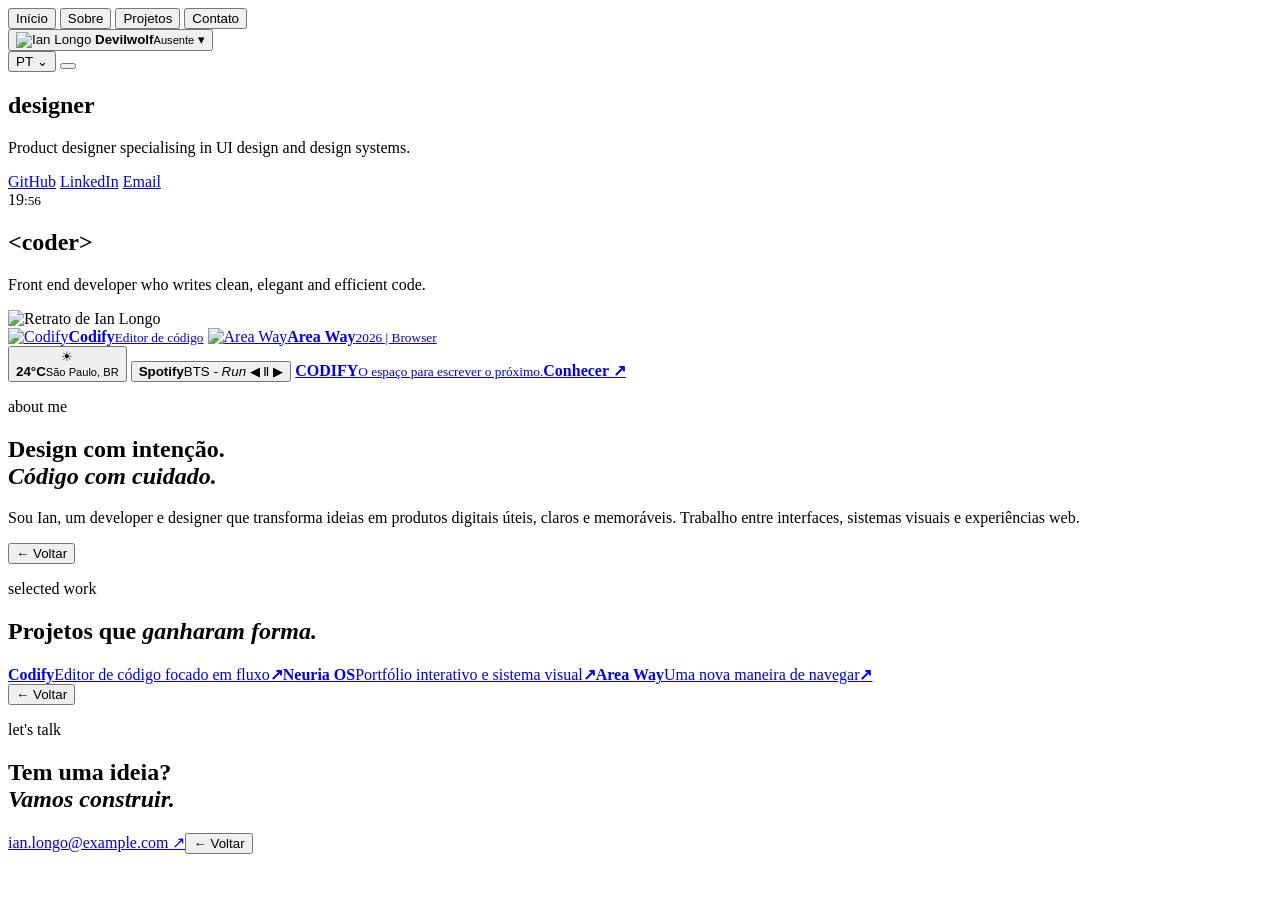
==== index.html @ fb63be01 "Add files via upload" ====
<!DOCTYPE html>
<html lang="pt-BR">
<head>
  <meta charset="UTF-8">
  <meta name="viewport" content="width=device-width, initial-scale=1.0">
  <meta name="description" content="Portfólio pessoal de Ian Silva Mota Longo, developer e designer.">
  <title>Ian Longo | Designer & Coder</title>
  <link rel="icon" href="assets/images/RADAR logo/logo_isolated.png" type="image/png">
  <link rel="stylesheet" href="css/style.css">
</head>
<body>
  <main class="portfolio-shell">
    <header class="site-header">
      <div class="header-spacer" aria-hidden="true"></div>
      <nav class="main-nav" aria-label="Navegação principal">
        <button class="nav-link active" data-view="inicio">Início</button>
        <button class="nav-link" data-view="sobre">Sobre</button>
        <button class="nav-link" data-view="projetos">Projetos</button>
        <button class="nav-link" data-view="contacto">Contato</button>
      </nav>
      <div class="header-tools">
        <div class="profile-widget">
          <button id="profile-status-btn" class="profile-top" type="button" aria-expanded="false" aria-controls="profile-popup">
            <span class="avatar"><img src="assets/images/RADAR logo/logo_isolated.png" alt="Ian Longo"></span>
            <span class="profile-name"><strong>Devilwolf</strong><small id="profile-status">Ausente</small></span>
            <span class="profile-chevron">▾</span>
          </button>
        </div>
        <button id="lang-toggle-btn" class="tool-button" type="button" aria-label="Mudar idioma"><span class="lang-label">PT</span> <span aria-hidden="true">⌄</span></button>
        <button id="audio-toggle-btn" class="sound-button" type="button" aria-label="Alternar som"><span></span><span></span><span></span><span></span></button>
      </div>
      <div id="profile-popup" class="profile-popup" hidden>
        <div class="popup-cover"></div>
        <div class="popup-body">
          <div class="popup-avatar"><img src="assets/images/RADAR logo/logo_isolated.png" alt="Devil Wolf"></div>
          <h2>Devil Wolf</h2>
          <p class="popup-handle">devilwolf.dev <span>☻</span></p>
          <div class="popup-badges"><span>☺</span><span>⌨ CODE</span><span>◆</span><span>✦</span></div>
          <p class="popup-note">O meu editor de código <strong>"Codify"</strong> 😏<br><a href="https://codify-welcome.netlify.app/" target="_blank" rel="noopener noreferrer">https://codify-welcome.netlify.app/</a></p>
          <button class="popup-action" type="button"><span>●</span> Disponível <b>›</b></button>
          <button class="popup-action" type="button"><span>◉</span> Mudar de conta <b>›</b></button>
        </div>
      </div>
    </header>

    <section id="view-inicio" class="view active" aria-label="Apresentação">
      <div class="intro-grid">
        <div class="intro-copy">
          <h1><span>desi</span>gner</h1>
          <p class="bio" id="text-desc">Product designer specialising in UI design and design systems.</p>
          <div class="social-row" aria-label="Redes sociais">
            <a href="https://github.com/ian-longo" target="_blank" rel="noopener noreferrer">GitHub</a>
            <a href="https://linkedin.com/in/ian-longo" target="_blank" rel="noopener noreferrer">LinkedIn</a>
            <a href="mailto:ian.longo@example.com">Email</a>
          </div>
        </div>
        <time class="time-mark" id="live-clock" aria-live="off" aria-label="Hora local"><span>19</span><small>:56</small></time>
        <div class="coder-copy">
          <h2>&lt;<span>coder</span>&gt;</h2>
          <p class="bio">Front end developer who writes clean, elegant and efficient code.</p>
        </div>
      </div>

      <div class="portrait-stage">
        <div class="paint-stroke stroke-one"></div>
        <div class="paint-stroke stroke-two"></div>
        <div class="portrait-image"><img src="assets/images/elements/My self - sem fundo code.png" alt="Retrato de Ian Longo"></div>
      </div>

      <aside class="project-widget">
        <a href="#projetos" data-view="projetos"><img src="assets/images/Codify logo/Codify logo.png" alt="Codify"><span><b>Codify</b><small>Editor de código</small></span></a>
        <a href="#projetos" data-view="projetos"><img src="assets/images/Area Way logo/logo-light.png" alt="Area Way"><span><b>Area Way</b><small>2026 | Browser</small></span></a>
      </aside>
      <aside class="utility-slot" aria-label="Informações úteis">
        <button class="utility-panel utility-panel-weather is-active" type="button" data-utility="weather" aria-label="Tempo atual">
          <span class="sun-icon" aria-hidden="true">☀</span>
          <div class="weather-copy"><strong>24°C</strong><small>São Paulo, BR</small></div>
        </button>
        <button class="utility-panel utility-panel-spotify" type="button" data-utility="spotify" aria-label="Spotify">
          <span class="spotify-mark" aria-hidden="true"><i></i></span>
          <span class="music-copy"><b>Spotify</b><span>BTS <em>- Run</em></span></span>
          <span class="music-controls" aria-hidden="true">◀ Ⅱ ▶</span>
        </button>
        <a class="utility-panel utility-panel-ad" data-utility="advertisement" href="https://codify-welcome.netlify.app/" target="_blank" rel="noopener noreferrer" aria-label="Conhecer o Codify">
          <span><strong>CODIFY</strong><small>O espaço para escrever o próximo.</small></span><b>Conhecer ↗</b>
        </a>
      </aside>
    </section>

    <section id="view-sobre" class="view content-view"><div class="content-panel"><p class="eyebrow">about me</p><h2>Design com intenção.<br><em>Código com cuidado.</em></h2><p>Sou Ian, um developer e designer que transforma ideias em produtos digitais úteis, claros e memoráveis. Trabalho entre interfaces, sistemas visuais e experiências web.</p><button class="back-button" data-view="inicio">← Voltar</button></div></section>
    <section id="view-projetos" class="view content-view"><div class="content-panel"><p class="eyebrow">selected work</p><h2>Projetos que <em>ganharam forma.</em></h2><div class="project-list"><a href="https://codify-welcome.netlify.app/" target="_blank" rel="noopener noreferrer"><b>Codify</b><span>Editor de código focado em fluxo</span><strong>↗</strong></a><a href="#inicio" data-view="inicio"><b>Neuria OS</b><span>Portfólio interativo e sistema visual</span><strong>↗</strong></a><a href="#inicio" data-view="inicio"><b>Area Way</b><span>Uma nova maneira de navegar</span><strong>↗</strong></a></div><button class="back-button" data-view="inicio">← Voltar</button></div></section>
    <section id="view-contacto" class="view content-view"><div class="content-panel"><p class="eyebrow">let's talk</p><h2>Tem uma ideia?<br><em>Vamos construir.</em></h2><a class="contact-link" href="mailto:ian.longo@example.com">ian.longo@example.com ↗</a><button class="back-button" data-view="inicio">← Voltar</button></div></section>
  </main>
  <script src="js/app.js"></script>
</body>
</html>
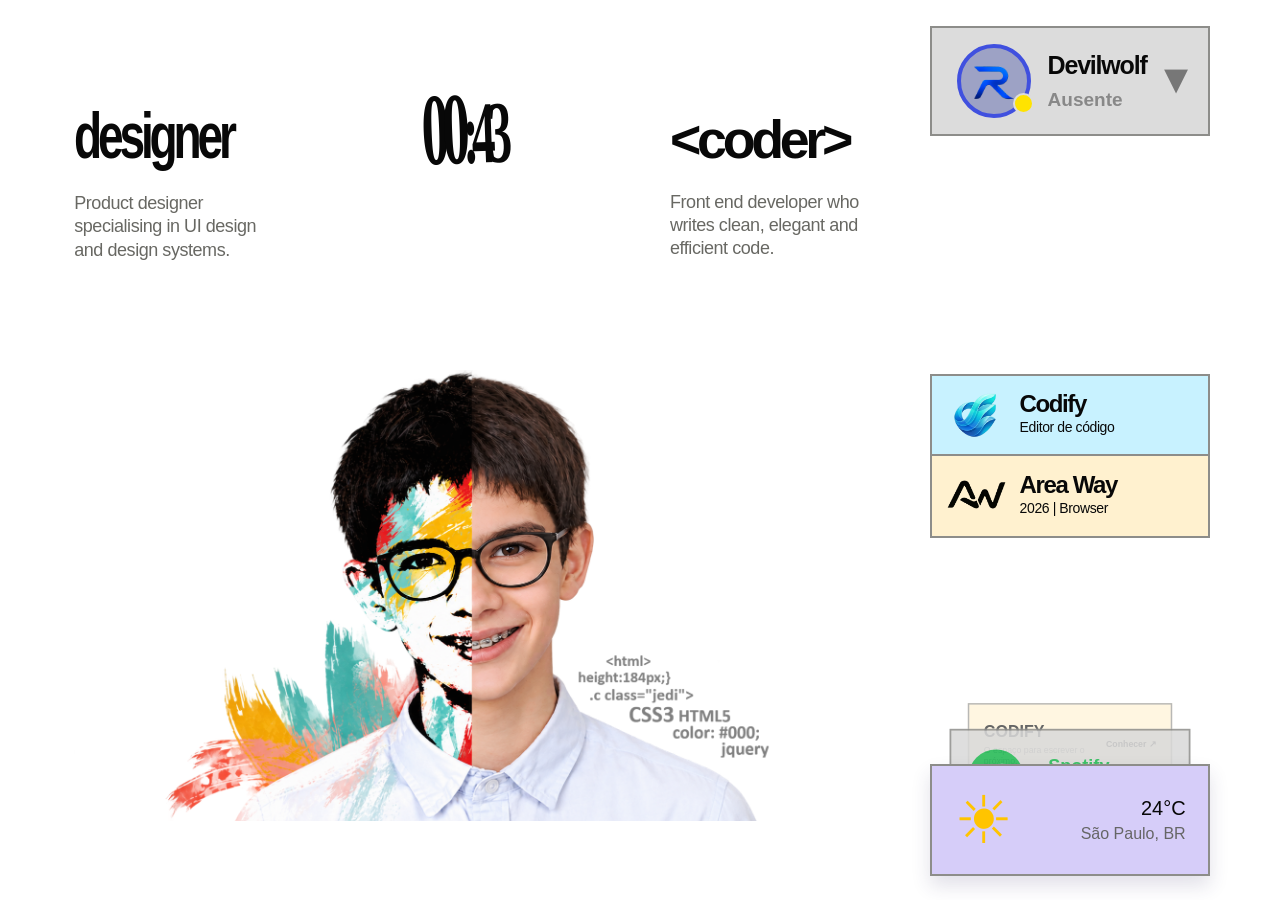
==== commit 45f60828: "Add files via upload" ====
--- a/index.html
+++ b/index.html
@@ -5,8 +5,8 @@
   <meta name="viewport" content="width=device-width, initial-scale=1.0">
   <meta name="description" content="Portfólio pessoal de Ian Silva Mota Longo, developer e designer.">
   <title>Ian Longo | Designer & Coder</title>
-  <link rel="icon" href="assets/images/RADAR logo/logo_isolated.png" type="image/png">
-  <link rel="stylesheet" href="css/style.css">
+  <link rel="icon" href="logo_isolated.png" type="image/png">
+  <link rel="stylesheet" href="style.css">
 </head>
 <body>
   <main class="portfolio-shell">
@@ -21,7 +21,7 @@
       <div class="header-tools">
         <div class="profile-widget">
           <button id="profile-status-btn" class="profile-top" type="button" aria-expanded="false" aria-controls="profile-popup">
-            <span class="avatar"><img src="assets/images/RADAR logo/logo_isolated.png" alt="Ian Longo"></span>
+            <span class="avatar"><img src="logo_isolated.png" alt="Ian Longo"></span>
             <span class="profile-name"><strong>Devilwolf</strong><small id="profile-status">Ausente</small></span>
             <span class="profile-chevron">▾</span>
           </button>
@@ -32,7 +32,7 @@
       <div id="profile-popup" class="profile-popup" hidden>
         <div class="popup-cover"></div>
         <div class="popup-body">
-          <div class="popup-avatar"><img src="assets/images/RADAR logo/logo_isolated.png" alt="Devil Wolf"></div>
+          <div class="popup-avatar"><img src="logo_isolated.png" alt="Devil Wolf"></div>
           <h2>Devil Wolf</h2>
           <p class="popup-handle">devilwolf.dev <span>☻</span></p>
           <div class="popup-badges"><span>☺</span><span>⌨ CODE</span><span>◆</span><span>✦</span></div>
@@ -64,12 +64,12 @@
       <div class="portrait-stage">
         <div class="paint-stroke stroke-one"></div>
         <div class="paint-stroke stroke-two"></div>
-        <div class="portrait-image"><img src="assets/images/elements/My self - sem fundo code.png" alt="Retrato de Ian Longo"></div>
+        <div class="portrait-image"><img src="portrait-code.png" alt="Retrato de Ian Longo"></div>
       </div>
 
       <aside class="project-widget">
-        <a href="#projetos" data-view="projetos"><img src="assets/images/Codify logo/Codify logo.png" alt="Codify"><span><b>Codify</b><small>Editor de código</small></span></a>
-        <a href="#projetos" data-view="projetos"><img src="assets/images/Area Way logo/logo-light.png" alt="Area Way"><span><b>Area Way</b><small>2026 | Browser</small></span></a>
+        <a href="#projetos" data-view="projetos"><img src="codify-logo.png" alt="Codify"><span><b>Codify</b><small>Editor de código</small></span></a>
+        <a href="#projetos" data-view="projetos"><img src="area-way-logo.png" alt="Area Way"><span><b>Area Way</b><small>2026 | Browser</small></span></a>
       </aside>
       <aside class="utility-slot" aria-label="Informações úteis">
         <button class="utility-panel utility-panel-weather is-active" type="button" data-utility="weather" aria-label="Tempo atual">
@@ -91,6 +91,6 @@
     <section id="view-projetos" class="view content-view"><div class="content-panel"><p class="eyebrow">selected work</p><h2>Projetos que <em>ganharam forma.</em></h2><div class="project-list"><a href="https://codify-welcome.netlify.app/" target="_blank" rel="noopener noreferrer"><b>Codify</b><span>Editor de código focado em fluxo</span><strong>↗</strong></a><a href="#inicio" data-view="inicio"><b>Neuria OS</b><span>Portfólio interativo e sistema visual</span><strong>↗</strong></a><a href="#inicio" data-view="inicio"><b>Area Way</b><span>Uma nova maneira de navegar</span><strong>↗</strong></a></div><button class="back-button" data-view="inicio">← Voltar</button></div></section>
     <section id="view-contacto" class="view content-view"><div class="content-panel"><p class="eyebrow">let's talk</p><h2>Tem uma ideia?<br><em>Vamos construir.</em></h2><a class="contact-link" href="mailto:ian.longo@example.com">ian.longo@example.com ↗</a><button class="back-button" data-view="inicio">← Voltar</button></div></section>
   </main>
-  <script src="js/app.js"></script>
+  <script src="app.js"></script>
 </body>
 </html>
--- a/style.css
+++ b/style.css
@@ -0,0 +1,103 @@
+@font-face{font-family:Cifra;src:url('CifraHacker-Regular.ttf')}@import url('https://fonts.googleapis.com/css2?family=Archivo+Black&family=DM+Sans:wght@400;500;600;700&display=swap');
+:root{--paper:#fff;--ink:#080808;--muted:#777774;--line:#8d8d8a;--status:#dcdcdc;--butter:#fff1cf;--sky:#c8f2ff;--lavender:#d6cdf9;--green:#1db954}*{box-sizing:border-box;margin:0;padding:0}html,body{min-height:100%;background:var(--paper);color:var(--ink);font-family:'DM Sans',sans-serif}body{overflow-x:hidden}button,a{font:inherit;color:inherit}button{border:0;background:transparent;cursor:pointer}a{text-decoration:none}.portfolio-shell{position:relative;min-height:100vh;overflow:hidden;padding:26px clamp(36px,5.8vw,118px) 0}.site-header{position:static;height:0;z-index:10}.header-spacer,.main-nav,#lang-toggle-btn,#audio-toggle-btn{display:none}.header-tools{position:absolute;right:clamp(36px,3.5vw,72px);top:26px;z-index:15}.header-tools .profile-widget{width:280px;border:2px solid var(--line);background:var(--status)}.profile-top{width:100%;min-height:106px;display:flex;align-items:center;gap:17px;padding:13px 25px;text-align:left}.avatar{width:74px;height:74px;flex:0 0 74px;display:grid;place-items:center;position:relative;border:4px solid #4050df;border-radius:50%;background:#9da2c5}.avatar::after{content:'';position:absolute;width:17px;height:17px;right:-7px;bottom:0;border:2px solid var(--status);border-radius:50%;background:#ffe300}.avatar img{width:45px;height:45px;object-fit:contain}.profile-name{display:grid;gap:9px;flex:1}.profile-name strong{font-size:25px;letter-spacing:-1.2px}.profile-name small{color:#888;font-size:19px;font-weight:700}.profile-chevron{color:#777;font-size:48px;line-height:.5;transform:translateY(-3px)}
+.profile-popup{position:absolute;top:143px;right:clamp(36px,3.5vw,72px);width:340px;overflow:hidden;z-index:30;border:1px solid rgba(255,255,255,.2);border-radius:14px;background:linear-gradient(145deg,#263b78,#18223f 58%,#292f4b);color:#eef2ff;box-shadow:0 20px 45px rgba(20,26,56,.3)}.profile-popup[hidden]{display:none}.popup-cover{height:80px;background:linear-gradient(135deg,#304d9a,#202d5f)}.popup-body{padding:0 18px 16px}.popup-avatar{width:72px;height:72px;margin-top:-35px;display:grid;place-items:center;border:3px solid #6172e9;border-radius:50%;background:#263564}.popup-avatar img{width:52px;height:52px;object-fit:contain}.popup-body h2{margin-top:8px;font-size:22px}.popup-handle{margin-top:2px;color:#b4c2ec;font-size:12px}.popup-handle span{color:#f1a9b5}.popup-badges{display:flex;gap:5px;margin:12px 0 18px}.popup-badges span{padding:4px 7px;border-radius:5px;background:rgba(130,166,255,.24);color:#dbe7ff;font-size:10px}.popup-note{padding:12px 0;border-top:1px solid rgba(255,255,255,.12);border-bottom:1px solid rgba(255,255,255,.12);color:#bac8ed;font-size:12px;line-height:1.6}.popup-note strong{color:#fff}.popup-note a{color:#96c7ff}.popup-action{width:100%;display:flex;gap:10px;align-items:center;padding:13px 4px;border-bottom:1px solid rgba(255,255,255,.1);color:#dbe4ff;text-align:left;font-size:13px}.popup-action span{color:#45c28a}.popup-action b{margin-left:auto;font-size:20px;font-weight:400;color:#99a8d5}
+.view{display:none}.view.active{display:block}.intro-grid{position:relative;z-index:2;display:grid;grid-template-columns:1fr 1fr 1fr;gap:clamp(24px,5vw,100px);padding-top:80px}.intro-copy h1,.coder-copy h2{font-family:'Archivo Black',sans-serif;font-size:clamp(56px,4.05vw,82px);line-height:.96;letter-spacing:-.09em;white-space:nowrap}.intro-copy h1{transform:scaleX(.9);transform-origin:left center}.coder-copy{padding-top:8px}.coder-copy h2{font-size:clamp(48px,3.8vw,76px);letter-spacing:-.08em}.bio{width:225px;margin-top:25px;color:#686863;font-size:18px;line-height:1.28;letter-spacing:-.45px}.social-row{display:none}.time-mark{justify-self:center;margin-top:-14px;font-family:Cifra,Georgia,serif;font-size:clamp(112px,10.8vw,218px);font-weight:400;letter-spacing:-.105em;line-height:.73;white-space:nowrap}.time-mark small{font:inherit;font-size:.9em;letter-spacing:-.13em}
+.portrait-stage{position:relative;z-index:1;width:min(990px,66vw);height:clamp(440px,59.5vh,700px);margin:24px auto 0}.portrait-image{position:absolute;inset:0;display:flex;justify-content:center;align-items:flex-end}.portrait-image img{width:100%;height:100%;object-fit:contain;object-position:center bottom}.portrait-half,.paint-stroke{display:none}.code-note{position:absolute;right:1%;bottom:17%;z-index:3;color:#898986;font-size:20px;font-weight:700;line-height:1.04;text-align:center}.code-note strong{font-size:24px}.project-widget,.weather-widget,.music-widget{position:absolute;z-index:5;border:2px solid var(--line)}.project-widget{top:41.5%;right:clamp(36px,5.5vw,112px);width:330px;background:var(--butter)}.project-widget a{display:flex;align-items:center;gap:13px;height:93px;padding:7px 13px;border-bottom:2px solid var(--line)}.project-widget a:first-child{background:var(--sky)}.project-widget a:last-child{border-bottom:0}.project-widget img{width:84px;height:65px;object-fit:contain}.project-widget span{display:grid;gap:6px}.project-widget b{font-size:29px;line-height:.8;letter-spacing:-1.4px}.project-widget small{font-size:17px;letter-spacing:-.4px}.weather-widget{right:clamp(36px,5vw,102px);bottom:123px;width:282px;height:54px;padding:5px 14px;display:flex;align-items:center;justify-content:space-between;background:var(--lavender)}.sun-icon{font-size:46px;color:#ffc400;line-height:.8}.weather-copy{display:contents}.weather-widget strong{font-size:20px;font-weight:500}.weather-widget small{display:none}.music-widget{right:clamp(36px,3.5vw,72px);bottom:24px;width:360px;min-height:112px;display:flex;align-items:center;gap:16px;padding:16px 20px;background:#d9d9d9}.spotify-mark{position:relative;width:64px;height:64px;flex:0 0 64px;border-radius:50%;background:var(--green)}.spotify-mark::before,.spotify-mark::after,.spotify-mark i{content:'';position:absolute;left:17px;width:31px;height:8px;border-top:4px solid #fff;border-radius:50%;transform:rotate(-10deg)}.spotify-mark::before{top:17px}.spotify-mark i{top:28px;left:20px;width:26px}.spotify-mark::after{top:39px;left:23px;width:21px}.music-copy{display:grid;flex:1;gap:7px}.music-widget b{color:var(--green);font-size:21px;line-height:1}.music-widget span{font-size:21px;font-weight:700}.music-widget em{font-style:normal;color:#888;font-weight:400}.music-controls{display:flex;align-items:center;gap:10px}.music-widget button{color:#aaa;font-size:28px;line-height:1}.music-widget button:hover{color:#333}
+.content-view{min-height:70vh;place-items:center}.content-view.active{display:grid}.content-panel{width:min(700px,100%);padding:110px 20px 80px}.eyebrow{color:#777;font-size:11px;letter-spacing:.12em;text-transform:uppercase;margin-bottom:12px}.content-panel h2{font-family:'Archivo Black',sans-serif;font-size:clamp(44px,7vw,86px);line-height:.93;letter-spacing:-.08em;margin-bottom:28px}.content-panel h2 em{font-style:normal;color:#ef3d4c}.content-panel>p:not(.eyebrow){max-width:500px;color:#666;font-size:16px;line-height:1.7}.back-button{margin-top:38px;font-size:13px;text-decoration:underline;text-underline-offset:5px}.project-list{margin-top:20px;border-top:1px solid var(--line)}.project-list a{display:grid;grid-template-columns:1fr 2fr auto;gap:15px;padding:17px 0;border-bottom:1px solid var(--line);font-size:15px}.project-list span{color:#777;font-size:13px}.contact-link{display:inline-block;margin-top:15px;font-size:18px;text-decoration:underline;text-underline-offset:6px}
+@media(max-width:1100px){.portfolio-shell{padding-inline:38px}.intro-grid{gap:28px}.bio{width:190px;font-size:15px}.project-widget{width:250px;right:30px}.project-widget a{height:74px}.project-widget b{font-size:22px}.project-widget small{font-size:13px}.project-widget img{width:67px;height:54px}.portrait-stage{width:78vw}.weather-widget{right:32px}.music-widget{right:22px;width:320px;min-height:90px}.profile-name strong{font-size:20px}.profile-name small{font-size:15px}.header-tools .profile-widget{width:245px}.profile-top{min-height:90px;padding:9px 16px}.avatar{width:60px;height:60px;flex-basis:60px}.avatar img{width:36px;height:36px}}
+@media(max-width:760px){.portfolio-shell{padding:20px 22px 30px;overflow:visible}.header-tools{top:18px;right:22px}.header-tools .profile-widget{width:50px;border-radius:50%}.profile-top{min-height:50px;padding:3px;border:0}.avatar{width:44px;height:44px;flex-basis:44px;border-width:2px}.avatar img{width:29px;height:29px}.avatar::after{width:11px;height:11px;right:-3px}.profile-name,.profile-chevron{display:none}.profile-popup{top:78px;right:22px;width:min(340px,calc(100vw - 44px))}.intro-grid{grid-template-columns:1fr 1fr;gap:20px;padding-top:40px}.intro-copy{grid-column:1/-1}.intro-copy h1{font-size:60px}.time-mark{grid-column:1;grid-row:2;justify-self:start;font-size:94px;margin-top:5px}.coder-copy{grid-column:2;grid-row:2;align-self:end;padding:0 0 9px}.coder-copy h2{font-size:43px}.bio{margin-top:14px;font-size:14px;width:170px}.portrait-stage{width:100%;height:410px;margin-top:18px}.code-note{right:0;bottom:14%;font-size:13px}.code-note strong{font-size:15px}.project-widget,.weather-widget,.music-widget{position:relative;top:auto;right:auto;bottom:auto;margin-left:auto}.project-widget{width:min(310px,100%);margin-top:-18px}.weather-widget{margin-top:20px;width:230px}.music-widget{margin-top:12px;width:min(340px,100%);min-height:86px}.music-widget b,.music-widget span{font-size:17px}.spotify-mark{width:52px;height:52px;flex-basis:52px}.spotify-mark::before{top:13px;left:12px}.spotify-mark i{top:23px;left:15px}.spotify-mark::after{top:33px;left:18px}}
+@media(max-width:420px){.intro-grid{padding-top:22px}.intro-copy h1{font-size:52px}.time-mark{font-size:74px}.coder-copy h2{font-size:35px}.portrait-stage{height:330px}.project-widget a{height:67px}.project-widget b{font-size:20px}.project-widget small{font-size:12px}}
+
+/* Layered rotating utility system: the weather peeks out from behind the foreground player. */
+.time-mark{font-family:'Segoe Print','Bradley Hand','Comic Sans MS',cursive;font-size:clamp(106px,10.1vw,204px);font-weight:700;letter-spacing:-.13em;transform:rotate(-2deg) scaleX(.91)}.time-mark small{font-size:.86em;letter-spacing:-.15em}
+.project-widget{width:280px}.project-widget a{height:80px;padding:6px 10px;gap:10px}.project-widget img{width:68px;height:54px}.project-widget b{font-size:24px}.project-widget small{font-size:14px}
+/* Compact rotating utility system */
+.utility-slot{position:absolute;right:clamp(36px,3.5vw,72px);bottom:24px;z-index:5;width:415px;height:110px}.weather-underlay{position:absolute;z-index:0;top:-51px;right:30px;width:350px;height:65px;display:flex;align-items:center;justify-content:space-between;padding:6px 16px;border:2px solid var(--line);background:var(--lavender)}.weather-underlay .sun-icon{font-size:54px;color:#ffc400;line-height:.8}.weather-underlay strong{font-size:20px;font-weight:500}.utility-panel{position:absolute;z-index:1;inset:0;display:flex;opacity:0;visibility:hidden;transform:translateY(7px);pointer-events:none;transition:opacity .38s ease,transform .38s ease,visibility 0s linear .38s;border:2px solid var(--line)}.utility-panel.is-active{opacity:1;visibility:visible;transform:translateY(0);pointer-events:auto;transition-delay:0s}.utility-slot .music-widget{right:auto;bottom:auto;width:auto;min-height:0;align-items:center;gap:17px;padding:16px 20px;background:#d9d9d9}.utility-slot .spotify-mark{width:64px;height:64px;flex-basis:64px}.utility-slot .spotify-mark::before,.utility-slot .spotify-mark::after,.utility-slot .spotify-mark i{left:17px;width:31px;height:8px;border-top-width:4px}.utility-slot .spotify-mark::before{top:17px}.utility-slot .spotify-mark i{top:28px;left:20px;width:26px}.utility-slot .spotify-mark::after{top:39px;left:23px;width:21px}.utility-slot .music-copy{gap:6px;min-width:0}.utility-slot .music-widget b{font-size:22px}.utility-slot .music-widget span{font-size:17px;line-height:1.2}.utility-slot .music-widget small{display:block;color:#747474;font-size:13px;white-space:nowrap;overflow:hidden;text-overflow:ellipsis}.music-idle{color:#50504e;font-weight:500!important}.utility-slot .weather-widget{right:auto;bottom:auto;width:auto;height:auto;align-items:center;justify-content:space-between;padding:16px 22px;background:var(--lavender)}.utility-slot .sun-icon{font-size:66px}.utility-slot .weather-copy{display:grid;text-align:right;gap:5px}.utility-slot .weather-widget strong{font-size:28px;font-weight:600}.utility-slot .weather-widget small{display:block;font-size:14px}.ad-widget{align-items:center;justify-content:space-between;gap:18px;padding:16px 20px;background:var(--butter)}.ad-widget p{display:grid;gap:7px}.ad-widget strong{font-family:'Archivo Black',sans-serif;font-size:26px;letter-spacing:-.08em}.ad-widget span{font-size:14px;color:#5e5c55}.ad-widget a{padding-bottom:2px;border-bottom:1px solid var(--ink);font-size:13px;font-weight:700;white-space:nowrap}
+@media(max-width:1100px){.utility-slot{right:22px;width:350px;height:96px}.weather-underlay{top:-44px;right:22px;width:300px;height:56px}.weather-underlay .sun-icon{font-size:46px}.utility-slot .music-widget{padding:13px 16px}.utility-slot .spotify-mark{width:55px;height:55px;flex-basis:55px}.utility-slot .spotify-mark::before{top:14px;left:14px}.utility-slot .spotify-mark i{top:24px;left:17px}.utility-slot .spotify-mark::after{top:34px;left:20px}.utility-slot .music-widget b{font-size:19px}.utility-slot .music-widget span{font-size:15px}}
+@media(max-width:760px){.utility-slot{position:relative;right:auto;bottom:auto;margin:18px 0 0 auto;width:min(340px,100%);height:90px}.weather-underlay{display:none}.utility-slot .music-widget,.utility-slot .weather-widget{position:absolute;margin:0}.project-widget{width:min(310px,100%)}}
+@media(prefers-reduced-motion:reduce){.utility-panel{transition:none}}
+
+/* Each cycling state owns the same foreground frame; never allow abspos shrink-to-fit. */
+.utility-slot .utility-panel{inset:0;width:100%;height:100%}
+
+@media(max-width:420px){.intro-grid{grid-template-columns:1fr;gap:14px}.time-mark,.coder-copy{grid-column:1;grid-row:auto;justify-self:start}.coder-copy{align-self:auto;padding:0}.coder-copy .bio{width:min(220px,100%)}}
+
+/* Three rotating utility cards: weather, Spotify, then advertisement. */
+.utility-slot { width: 280px; height: 112px; right: clamp(36px, 3.5vw, 72px); bottom: 24px; }
+.utility-slot .utility-panel { inset: auto; display: flex; position: absolute; width: 280px; height: 112px; align-items: center; border: 2px solid var(--line); opacity: 0; visibility: hidden; pointer-events: none; transform-origin: bottom right; transition: transform .55s cubic-bezier(.22,.8,.28,1), opacity .55s ease, box-shadow .55s ease, visibility 0s linear .55s; }
+.utility-slot .utility-panel.is-active { z-index: 3; opacity: 1; visibility: visible; pointer-events: auto; transform: translate(0, 0) scale(1); box-shadow: 0 10px 18px rgba(50,40,100,.14); transition-delay: 0s; }
+.utility-slot .utility-panel.is-next { z-index: 2; opacity: .85; visibility: visible; transform: translate(0, -43px) scale(.86); pointer-events: none; transition-delay: 0s; }
+.utility-slot .utility-panel.is-last { z-index: 1; opacity: .62; visibility: visible; transform: translate(0, -76px) scale(.73); pointer-events: none; transition-delay: 0s; }
+.utility-panel-weather { padding: 16px 22px; justify-content: space-between; background: var(--lavender); color: var(--ink); }
+.utility-panel-weather .sun-icon { font-size: 66px; }.utility-panel-weather .weather-copy { display: grid; gap: 5px; text-align: right; }.utility-panel-weather strong { font-size: 20px; font-weight: 500; }.utility-panel-weather small { color: #666; font: 10px var(--font-mono); }
+.utility-panel-spotify { gap: 16px; padding: 16px 20px; background: #d9d9d9; color: var(--ink); }.utility-panel-spotify .spotify-mark { width: 64px; height: 64px; flex: 0 0 64px; }.utility-panel-spotify .music-copy { display: grid; gap: 6px; flex: 1; }.utility-panel-spotify b { color: var(--green); font-size: 21px; }.utility-panel-spotify .music-copy span { font-size: 17px; font-weight: 600; }.utility-panel-spotify em { color: #777; font-style: normal; font-weight: 400; }.music-controls { color: #aaa; font-size: 17px; white-space: nowrap; }
+.utility-panel-ad { justify-content: space-between; gap: 16px; padding: 16px 20px; background: var(--butter); color: var(--ink); }.utility-panel-ad span { display: grid; gap: 6px; }.utility-panel-ad strong { font-size: 22px; }.utility-panel-ad small { color: #686863; font-size: 12px; }.utility-panel-ad > b { font-size: 12px; white-space: nowrap; }
+@media(max-width:1100px) { .utility-slot { width: 250px; height: 96px; }.utility-slot .utility-panel { width: 250px; height: 96px; }.utility-panel-spotify .spotify-mark { width: 54px; height: 54px; flex-basis: 54px; }.utility-panel-weather .sun-icon { font-size: 52px; } }
+@media(max-width:760px) { .utility-slot { position: relative; right: auto; bottom: auto; width: min(340px,100%); height: 96px; margin: 18px 0 0 auto; }.utility-slot .utility-panel { width: 100%; }.utility-slot .utility-panel.is-next { transform: translate(0,-35px) scale(.86); }.utility-slot .utility-panel.is-last { transform: translate(0,-61px) scale(.73); } }
+
+/* Keep status, projects and rotating utilities on one right-hand column. */
+@media(min-width:761px) {
+	.header-tools { right: clamp(36px, 5.5vw, 112px); }
+	.project-widget, .utility-slot { right: clamp(36px, 5.5vw, 112px); }
+}
+
+/* Two-card weather carousel: the front card is larger and the rear card recedes. */
+.utility-slot { width: 290px; height: 92px; right: clamp(36px, 3.5vw, 72px); bottom: 24px; }
+.weather-underlay, .utility-panel { display: none; }
+.weather-card { position: absolute; display: flex; align-items: center; gap: 14px; border: 2px solid var(--line); background: var(--lavender); color: var(--ink); text-align: left; cursor: pointer; transform-origin: bottom right; transition: transform .55s cubic-bezier(.22, .8, .28, 1), opacity .55s ease, box-shadow .55s ease; }
+.weather-card .sun-icon { flex: 0 0 auto; color: #ffc400; line-height: .8; }
+.weather-card strong { font-size: 20px; font-weight: 500; white-space: nowrap; }
+.weather-card .weather-copy { display: grid; gap: 5px; }
+.weather-card small { color: #666; font: 10px var(--font-mono); white-space: nowrap; }
+.weather-card-front { z-index: 2; inset: 0; width: 290px; height: 92px; padding: 15px 20px; opacity: 1; transform: translate(0, 0) scale(1); box-shadow: 0 10px 18px rgba(50, 40, 100, .12); }
+.weather-card-front .sun-icon { font-size: 58px; }
+.weather-card-back { z-index: 1; top: -38px; right: 22px; width: 245px; height: 58px; padding: 7px 15px; opacity: .92; transform: translate(0, 0) scale(.92); box-shadow: none; }
+.weather-card-back .sun-icon { font-size: 38px; }
+.weather-card-back strong { font-size: 16px; }
+.weather-card-back .weather-copy { display: none; }
+
+@media(max-width:1100px) {
+	.utility-slot { right: 22px; width: 250px; height: 80px; }
+	.weather-card-front { width: 250px; height: 80px; padding: 11px 15px; }
+	.weather-card-back { width: 215px; height: 51px; top: -33px; }
+}
+@media(max-width:760px) {
+	.utility-slot { position: relative; right: auto; bottom: auto; width: min(290px, 100%); height: 92px; margin: 18px 0 0 auto; }
+	.weather-card-front { width: 100%; }
+}
+
+/* Final utility alignment override. */
+.utility-slot { width: 280px; height: 112px; right: clamp(36px, 5.5vw, 112px); }
+.utility-slot .utility-panel { display: flex; top: 0; right: 0; left: auto; bottom: auto; width: 280px; height: 112px; transform-origin: center center; }
+.utility-slot .utility-panel.is-active { opacity: 1; visibility: visible; pointer-events: auto; transform: translate(0, 0) scale(1); }
+.utility-slot .utility-panel.is-next { opacity: .85; visibility: visible; transform: translate(0, -43px) scale(.86); pointer-events: none; }
+.utility-slot .utility-panel.is-last { opacity: .62; visibility: visible; transform: translate(0, -76px) scale(.73); pointer-events: none; }
+
+/* Reserve the right rail so the introduction never collides with its widgets. */
+@media(min-width:761px) {
+	.intro-grid { width: calc(100% - 330px); grid-template-columns: minmax(0, 1.15fr) minmax(125px, .8fr) minmax(0, 1fr); gap: clamp(14px, 2vw, 34px); }
+	.intro-copy h1, .coder-copy h2 { max-width: 100%; }
+	.intro-copy h1 { transform: scaleX(.82); }
+	.coder-copy { min-width: 0; }
+	.coder-copy .bio, .intro-copy .bio { width: min(215px, 100%); }
+	.portrait-stage { width: min(850px, calc(100% - 330px)); margin-left: 0; margin-right: auto; }
+}
+
+@media(min-width:761px) and (max-width:1100px) {
+	.intro-grid { grid-template-columns: minmax(205px, 1fr) 112px minmax(170px, .9fr); gap: 26px; }
+	.intro-copy h1 { font-size: 50px; transform: scaleX(.76); }
+	.time-mark { font-size: 78px; transform: rotate(-2deg) scaleX(.78); }
+	.coder-copy { padding-left: 16px; }
+	.coder-copy h2 { font-size: 40px; }
+}
+
+@media(min-width:1101px) {
+	.intro-grid { width: calc(100% - 350px); grid-template-columns: minmax(250px, 1fr) 170px minmax(220px, 1fr); gap: 32px; }
+	.intro-copy h1 { max-width: 250px; font-size: clamp(58px, 5vw, 76px); transform: scaleX(.72); }
+	.time-mark { justify-self: center; max-width: 170px; font-size: clamp(100px, 8vw, 150px); transform: rotate(-2deg) scaleX(.54); }
+	.coder-copy { width: 220px; padding-left: 0; transform: translateX(88px); }
+	.coder-copy h2 { font-size: clamp(48px, 4.2vw, 66px); }
+	.coder-copy .bio { width: 210px; }
+}
+@media(max-width:1100px) { .utility-slot, .utility-slot .utility-panel { width: 250px; } .utility-slot { height: 96px; } .utility-slot .utility-panel { height: 96px; } }
+@media(max-width:760px) { .utility-slot { width: min(280px,100%); height: 96px; right: auto; } .utility-slot .utility-panel { width: 100%; height: 96px; } }
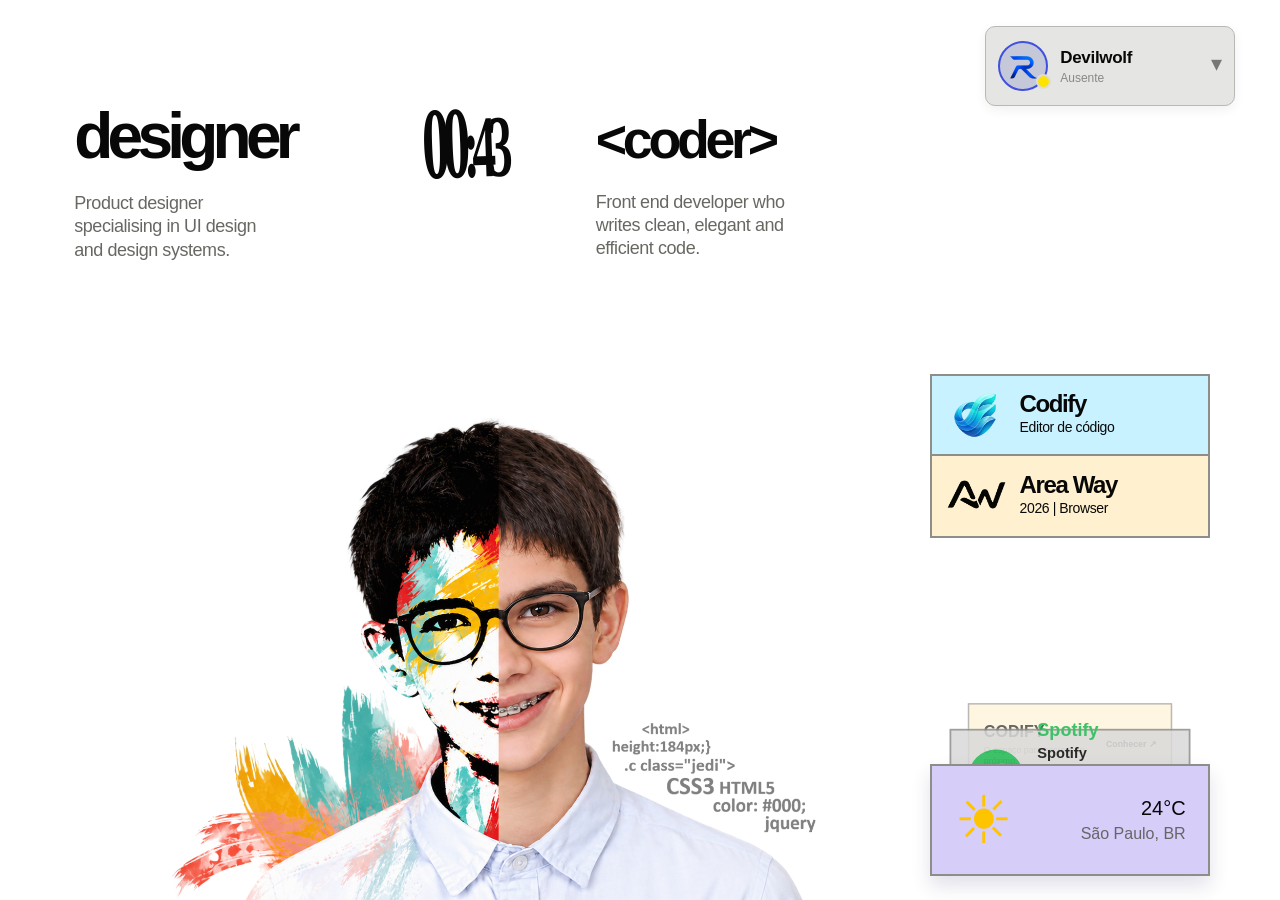
==== commit 32c32b5c: "Add files via upload" ====
--- a/index.html
+++ b/index.html
@@ -76,11 +76,15 @@
           <span class="sun-icon" aria-hidden="true">☀</span>
           <div class="weather-copy"><strong>24°C</strong><small>São Paulo, BR</small></div>
         </button>
-        <button class="utility-panel utility-panel-spotify" type="button" data-utility="spotify" aria-label="Spotify">
+        <section class="utility-panel utility-panel-spotify" data-utility="spotify" aria-label="Spotify">
           <span class="spotify-mark" aria-hidden="true"><i></i></span>
-          <span class="music-copy"><b>Spotify</b><span>BTS <em>- Run</em></span></span>
-          <span class="music-controls" aria-hidden="true">◀ Ⅱ ▶</span>
-        </button>
+          <span class="music-copy"><b>Spotify</b><span id="spotify-track">Spotify desligado</span><button id="spotify-login" class="spotify-login" type="button">Ligar conta</button><small id="spotify-progress">Liga para mostrar o que estás a ouvir</small></span>
+          <span class="music-controls">
+            <button class="music-control" data-track-action="previous" type="button" aria-label="Faixa anterior">◀</button>
+            <button class="music-control music-play" data-track-action="toggle" type="button" aria-label="Pausar">Ⅱ</button>
+            <button class="music-control" data-track-action="next" type="button" aria-label="Próxima faixa">▶</button>
+          </span>
+        </section>
         <a class="utility-panel utility-panel-ad" data-utility="advertisement" href="https://codify-welcome.netlify.app/" target="_blank" rel="noopener noreferrer" aria-label="Conhecer o Codify">
           <span><strong>CODIFY</strong><small>O espaço para escrever o próximo.</small></span><b>Conhecer ↗</b>
         </a>
--- a/style.css
+++ b/style.css
@@ -37,13 +37,15 @@
 
 /* Keep status, projects and rotating utilities on one right-hand column. */
 @media(min-width:761px) {
-	.header-tools { right: clamp(36px, 5.5vw, 112px); }
-	.project-widget, .utility-slot { right: clamp(36px, 5.5vw, 112px); }
-}
-
+	.intro-grid { width: calc(100% - 350px); grid-template-columns: minmax(0, 1fr) 190px minmax(0, 1fr); gap: 32px; }
+	.intro-copy h1 { max-width: 280px; font-size: clamp(58px, 5vw, 76px); transform: none; }
+	.time-mark { justify-self: center; width: 190px; max-width: 190px; margin: 0; font-size: clamp(100px, 8vw, 150px); transform: none; text-align: center; }
+	.coder-copy { width: 220px; padding-left: 0; transform: none; }
 /* Two-card weather carousel: the front card is larger and the rear card recedes. */
 .utility-slot { width: 290px; height: 92px; right: clamp(36px, 3.5vw, 72px); bottom: 24px; }
-.weather-underlay, .utility-panel { display: none; }
+	.portrait-stage { position: absolute; top: 250px; bottom: 0; left: clamp(36px, 5.8vw, 118px); width: calc(100% - 350px - clamp(36px, 5.8vw, 118px)); height: auto; min-height: 0; max-width: none; margin: 0; overflow: visible; }
+	.portrait-image { position: absolute; inset: 0; z-index: 1; overflow: hidden; }
+	.portrait-image img { width: auto; height: 120%; max-width: 100%; object-fit: contain; object-position: center bottom; }
 .weather-card { position: absolute; display: flex; align-items: center; gap: 14px; border: 2px solid var(--line); background: var(--lavender); color: var(--ink); text-align: left; cursor: pointer; transform-origin: bottom right; transition: transform .55s cubic-bezier(.22, .8, .28, 1), opacity .55s ease, box-shadow .55s ease; }
 .weather-card .sun-icon { flex: 0 0 auto; color: #ffc400; line-height: .8; }
 .weather-card strong { font-size: 20px; font-weight: 500; white-space: nowrap; }
@@ -84,20 +86,65 @@
 }
 
 @media(min-width:761px) and (max-width:1100px) {
-	.intro-grid { grid-template-columns: minmax(205px, 1fr) 112px minmax(170px, .9fr); gap: 26px; }
-	.intro-copy h1 { font-size: 50px; transform: scaleX(.76); }
-	.time-mark { font-size: 78px; transform: rotate(-2deg) scaleX(.78); }
-	.coder-copy { padding-left: 16px; }
-	.coder-copy h2 { font-size: 40px; }
+	.intro-grid { grid-template-columns: 180px 96px 180px; justify-content: space-between; gap: 0; }
+	.intro-copy h1 { max-width: 180px; font-size: 42px; transform: none; white-space: nowrap; }
+	.time-mark { width: 96px; margin: 0; font-size: 68px; transform: scaleX(.62); transform-origin: center center; text-align: center; }
+	.coder-copy { padding-left: 16px; margin-left: 28px; }
+	.coder-copy h2 { font-size: 34px; }
+	.portrait-stage { position: absolute; top: 250px; bottom: 0; left: 38px; width: calc(100% - 330px - 38px); height: auto; min-height: 0; margin: 0; overflow: visible; }
+	.portrait-image { overflow: hidden; }
+	.portrait-image img { width: auto; height: 120%; max-width: 100%; object-fit: contain; object-position: center bottom; }
 }
 
 @media(min-width:1101px) {
-	.intro-grid { width: calc(100% - 350px); grid-template-columns: minmax(250px, 1fr) 170px minmax(220px, 1fr); gap: 32px; }
-	.intro-copy h1 { max-width: 250px; font-size: clamp(58px, 5vw, 76px); transform: scaleX(.72); }
-	.time-mark { justify-self: center; max-width: 170px; font-size: clamp(100px, 8vw, 150px); transform: rotate(-2deg) scaleX(.54); }
-	.coder-copy { width: 220px; padding-left: 0; transform: translateX(88px); }
+	.intro-grid { width: calc(100% - 350px); grid-template-columns: 260px 190px 260px; justify-content: space-between; gap: 0; }
+	.intro-copy h1 { max-width: 260px; font-size: clamp(58px, 5vw, 76px); transform: none; }
+	.time-mark { justify-self: center; max-width: 190px; font-size: clamp(100px, 8vw, 150px); transform: rotate(-2deg) scaleX(.54); }
+	.coder-copy { width: 260px; padding-left: 0; transform: none; }
 	.coder-copy h2 { font-size: clamp(48px, 4.2vw, 66px); }
 	.coder-copy .bio { width: 210px; }
+	.portrait-stage { position: absolute; top: 250px; bottom: 0; left: clamp(36px, 5.8vw, 118px); width: calc(100% - 350px - clamp(36px, 5.8vw, 118px)); height: auto; min-height: 0; max-width: none; margin: 0; }
+	.portrait-image { width: 100%; height: 100%; }
+	.portrait-image img { width: 100%; height: 100%; object-fit: contain; object-position: center bottom; }
 }
 @media(max-width:1100px) { .utility-slot, .utility-slot .utility-panel { width: 250px; } .utility-slot { height: 96px; } .utility-slot .utility-panel { height: 96px; } }
 @media(max-width:760px) { .utility-slot { width: min(280px,100%); height: 96px; right: auto; } .utility-slot .utility-panel { width: 100%; height: 96px; } }
+
+@media(min-width:761px) {
+	.portrait-stage { overflow: visible; }
+	.portrait-image { overflow: visible; }
+	.portrait-image img { width: 100%; height: 100%; max-width: 100%; object-fit: contain; object-position: center bottom; }
+}
+}
+
+/* Softer status card */
+.header-tools .profile-widget { border: 1px solid #aaa; border-radius: 14px; background: #e2e2e0; box-shadow: 0 7px 18px rgba(0,0,0,.08); overflow: hidden; }
+.header-tools .profile-top { min-height: 92px; padding: 10px 16px; border-radius: 14px; }
+.header-tools .avatar { width: 62px; height: 62px; flex-basis: 62px; border-width: 3px; }
+.header-tools .avatar img { width: 38px; height: 38px; }
+.header-tools .avatar::after { width: 14px; height: 14px; right: -6px; border-width: 2px; }
+.header-tools .profile-name { gap: 5px; }
+.header-tools .profile-name strong { font-size: 21px; }
+.header-tools .profile-name small { font-size: 15px; }
+.header-tools .profile-chevron { font-size: 30px; }
+
+/* Final refinement for the compact status widget. */
+.header-tools .profile-widget { width: 250px; border: 1px solid #b8b8b5; border-radius: 10px; background: #e5e5e3; box-shadow: 0 4px 12px rgba(0,0,0,.06); }
+.header-tools .profile-top { min-height: 78px; gap: 12px; padding: 8px 12px; border-radius: 10px; }
+.header-tools .avatar { width: 50px; height: 50px; flex-basis: 50px; border-width: 2px; background: #c4c8d8; }
+.header-tools .avatar img { width: 31px; height: 31px; }
+.header-tools .avatar::after { width: 11px; height: 11px; right: -5px; bottom: 0; }
+.header-tools .profile-name { gap: 3px; }
+.header-tools .profile-name strong { font-size: 17px; font-weight: 600; letter-spacing: -.3px; }
+.header-tools .profile-name small { font-size: 12px; font-weight: 500; }
+.header-tools .profile-chevron { font-size: 22px; }
+
+.utility-panel-spotify { cursor: default; }
+.utility-panel-spotify .music-copy { min-width: 0; }
+.utility-panel-spotify .music-copy small { display: block; margin-top: 3px; color: #777; font-size: 10px; font-weight: 400; }
+.music-controls { display: flex; align-items: center; gap: 7px; }
+.music-control { display: grid; place-items: center; width: 25px; height: 25px; color: #999; font-size: 12px; }
+.music-control:hover { color: #222; }
+.music-play { color: #777; font-size: 14px; }
+.spotify-login { display: block; margin-top: 4px; color: #168b43; font-size: 11px; font-weight: 600; text-align: left; text-decoration: underline; text-underline-offset: 3px; }
+.spotify-login:hover { color: #0c5d2d; }
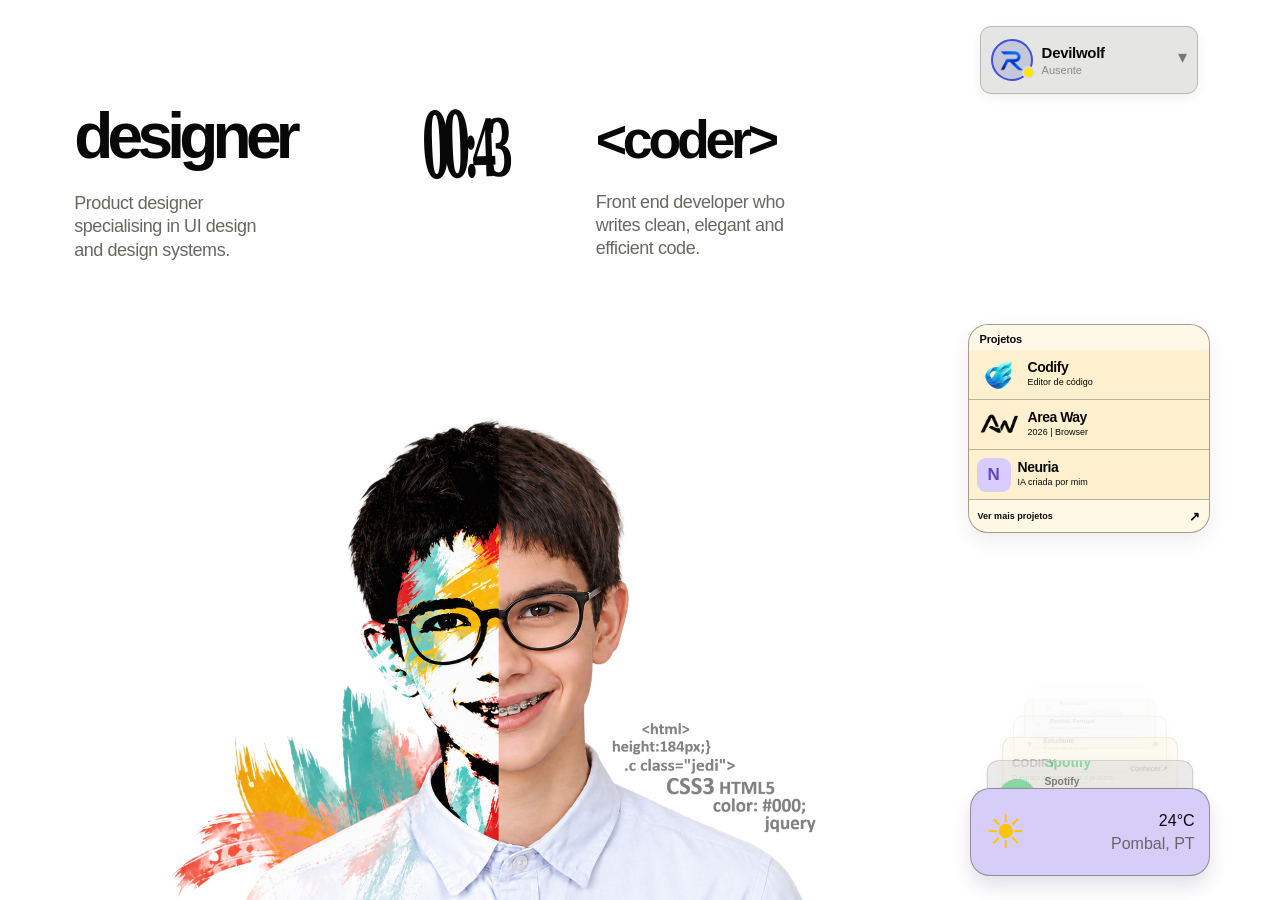
==== commit d610508b: "Add files via upload" ====
--- a/index.html
+++ b/index.html
@@ -68,13 +68,16 @@
       </div>
 
       <aside class="project-widget">
+        <h2 class="project-widget-title">Projetos</h2>
         <a href="#projetos" data-view="projetos"><img src="codify-logo.png" alt="Codify"><span><b>Codify</b><small>Editor de código</small></span></a>
         <a href="#projetos" data-view="projetos"><img src="area-way-logo.png" alt="Area Way"><span><b>Area Way</b><small>2026 | Browser</small></span></a>
+        <a href="#projetos" data-view="projetos"><span class="neuria-mark">N</span><span><b>Neuria</b><small>IA criada por mim</small></span></a>
+        <a class="project-widget-more" href="#projetos" data-view="projetos">Ver mais projetos <span>↗</span></a>
       </aside>
       <aside class="utility-slot" aria-label="Informações úteis">
         <button class="utility-panel utility-panel-weather is-active" type="button" data-utility="weather" aria-label="Tempo atual">
           <span class="sun-icon" aria-hidden="true">☀</span>
-          <div class="weather-copy"><strong>24°C</strong><small>São Paulo, BR</small></div>
+          <div class="weather-copy"><strong>24°C</strong><small>Pombal, PT</small></div>
         </button>
         <section class="utility-panel utility-panel-spotify" data-utility="spotify" aria-label="Spotify">
           <span class="spotify-mark" aria-hidden="true"><i></i></span>
@@ -88,6 +91,15 @@
         <a class="utility-panel utility-panel-ad" data-utility="advertisement" href="https://codify-welcome.netlify.app/" target="_blank" rel="noopener noreferrer" aria-label="Conhecer o Codify">
           <span><strong>CODIFY</strong><small>O espaço para escrever o próximo.</small></span><b>Conhecer ↗</b>
         </a>
+        <section class="utility-panel utility-panel-availability" data-utility="availability" aria-label="Estado de estudante">
+          <span class="utility-symbol">✦</span><span><strong>Estudante</strong><small>A aprender e a criar</small></span><i class="availability-dot"></i>
+        </section>
+        <section class="utility-panel utility-panel-location" data-utility="location" aria-label="Localização">
+          <span class="utility-symbol">⌖</span><span><strong>Pombal, Portugal</strong><small>A estudar localmente</small></span>
+        </section>
+        <section class="utility-panel utility-panel-work" data-utility="work" aria-label="O que estou a estudar">
+          <span class="utility-symbol">⌘</span><span><strong>A estudar</strong><small>Codify e Area Way</small></span>
+        </section>
       </aside>
     </section>
 
--- a/style.css
+++ b/style.css
@@ -110,6 +110,15 @@
 @media(max-width:1100px) { .utility-slot, .utility-slot .utility-panel { width: 250px; } .utility-slot { height: 96px; } .utility-slot .utility-panel { height: 96px; } }
 @media(max-width:760px) { .utility-slot { width: min(280px,100%); height: 96px; right: auto; } .utility-slot .utility-panel { width: 100%; height: 96px; } }
 
+/* Extra utility states in the same five-item cycle. */
+.utility-slot .utility-panel.is-fourth { z-index: 0; opacity: .46; visibility: visible; transform: translate(0, -98px) scale(.64); pointer-events: none; }
+.utility-slot .utility-panel.is-fifth { z-index: 0; opacity: .3; visibility: visible; transform: translate(0, -117px) scale(.55); pointer-events: none; }
+.utility-panel-availability, .utility-panel-location { gap: 10px; padding: 14px 18px; color: var(--ink); }
+.utility-panel-availability { background: #edf8ef; }.utility-panel-location { background: #eceae5; }
+.utility-symbol { display: grid; place-items: center; width: 34px; height: 34px; flex: 0 0 34px; border-radius: 50%; background: rgba(255,255,255,.7); color: #3b8f58; font-size: 19px; }
+.utility-panel-location .utility-symbol { color: #777; }.utility-panel-availability > span:nth-child(2), .utility-panel-location > span:nth-child(2) { display: grid; gap: 3px; }.utility-panel-availability strong, .utility-panel-location strong { font-size: 13px; font-weight: 600; }.utility-panel-availability small, .utility-panel-location small { color: #777; font: 10px var(--font-mono); }.availability-dot { width: 8px; height: 8px; margin-left: auto; border-radius: 50%; background: #36ad62; }
+@media(max-width:760px) { .utility-slot .utility-panel.is-fourth { transform: translate(0,-78px) scale(.64); }.utility-slot .utility-panel.is-fifth { transform: translate(0,-94px) scale(.55); } }
+
 @media(min-width:761px) {
 	.portrait-stage { overflow: visible; }
 	.portrait-image { overflow: visible; }
@@ -146,5 +155,67 @@
 .music-control { display: grid; place-items: center; width: 25px; height: 25px; color: #999; font-size: 12px; }
 .music-control:hover { color: #222; }
 .music-play { color: #777; font-size: 14px; }
+
+/* Softer widget language */
+.project-widget { border: 1px solid rgba(100,100,96,.6); border-radius: 16px; overflow: hidden; box-shadow: 0 8px 20px rgba(40,40,35,.08); }
+.project-widget { z-index: 10; }
+.project-widget a { border-bottom: 1px solid rgba(100,100,96,.45); }
+.project-widget-title { padding: 12px 14px 8px; background: rgba(255,255,255,.55); font-size: 13px; font-weight: 600; letter-spacing: -.2px; }
+.project-widget a { min-height: 68px; }
+.project-widget .neuria-mark { width: 48px; height: 48px; display: grid; place-items: center; flex: 0 0 48px; border-radius: 14px; background: #d8ccff; color: #5f48b7; font-size: 25px; font-weight: 700; }
+.project-widget-more { justify-content: space-between; min-height: 42px !important; padding: 10px 14px !important; background: rgba(255,255,255,.45); font-size: 11px; font-weight: 600; }
+.project-widget-more span { font-size: 16px; }
+
+/* Compact project rail so it never covers the rotating widgets. */
+.project-widget { width: 250px; border-radius: 14px; }
+.project-widget-title { padding: 8px 12px 5px; font-size: 11px; }
+.project-widget a { min-height: 52px; height: 52px; gap: 8px; padding: 4px 9px; }
+.project-widget img { width: 48px; height: 38px; }
+.project-widget .neuria-mark { width: 36px; height: 36px; flex-basis: 36px; border-radius: 10px; font-size: 18px; }
+.project-widget span { gap: 3px; }.project-widget b { font-size: 15px; letter-spacing: -.5px; }.project-widget small { font-size: 9px; letter-spacing: 0; }
+.project-widget-more { min-height: 34px !important; height: 34px !important; padding: 7px 10px !important; font-size: 9px; }.project-widget-more span { font-size: 13px; }
+
+@media(min-width:761px) { .project-widget { top: 36%; } }
+
+/* Compact the complete right rail. */
+@media(min-width:761px) {
+	.header-tools { right: calc(clamp(36px, 5.5vw, 112px) + 12px); }
+	.header-tools .profile-widget { width: 218px; border-radius: 11px; }
+	.header-tools .profile-top { min-height: 66px; gap: 9px; padding: 7px 10px; }
+	.header-tools .avatar { width: 42px; height: 42px; flex-basis: 42px; }
+	.header-tools .avatar img { width: 26px; height: 26px; }
+	.header-tools .avatar::after { width: 9px; height: 9px; right: -4px; }
+	.header-tools .profile-name strong { font-size: 15px; }
+	.header-tools .profile-name small { font-size: 11px; }
+	.header-tools .profile-chevron { font-size: 18px; }
+	.project-widget { width: 242px; border-radius: 14px; }
+	.project-widget-title { padding: 8px 11px 5px; font-size: 11px; }
+	.project-widget a { height: 50px; min-height: 50px; padding: 4px 8px; gap: 7px; }
+	.project-widget img { width: 44px; height: 34px; }
+	.project-widget .neuria-mark { width: 34px; height: 34px; flex-basis: 34px; border-radius: 9px; font-size: 17px; }
+	.project-widget b { font-size: 14px; }.project-widget small { font-size: 9px; }
+	.project-widget-more { height: 32px !important; min-height: 32px !important; padding: 6px 9px !important; font-size: 9px; }
+	.utility-slot { width: 240px; height: 88px; }
+	.utility-slot .utility-panel { width: 240px; height: 88px; border-radius: 14px; }
+	.utility-panel-weather { padding: 10px 14px; }.utility-panel-weather .sun-icon { font-size: 46px; }.utility-panel-weather strong { font-size: 16px; }
+	.utility-panel-spotify { gap: 9px; padding: 10px 12px; }.utility-panel-spotify .spotify-mark { width: 45px; height: 45px; flex-basis: 45px; }.utility-panel-spotify b { font-size: 16px; }.utility-panel-spotify .music-copy span { font-size: 12px; }.utility-panel-spotify .music-copy small { font-size: 8px; }.music-controls { gap: 3px; font-size: 12px; }
+	.utility-panel-ad { gap: 8px; padding: 10px 12px; }.utility-panel-ad strong { font-size: 16px; }.utility-panel-ad small { font-size: 9px; }.utility-panel-ad > b { font-size: 9px; }
+	.utility-panel-availability, .utility-panel-location, .utility-panel-work { gap: 7px; padding: 10px 12px; }.utility-symbol { width: 27px; height: 27px; flex-basis: 27px; font-size: 14px; }.utility-panel-availability strong, .utility-panel-location strong, .utility-panel-work strong { font-size: 10px; }.utility-panel-availability small, .utility-panel-location small, .utility-panel-work small { font-size: 8px; }
+}
+.utility-slot .utility-panel { border: 1px solid rgba(100,100,96,.6); border-radius: 16px; overflow: hidden; box-shadow: 0 8px 20px rgba(40,40,35,.08); }
+.utility-slot .utility-panel.is-next, .utility-slot .utility-panel.is-last, .utility-slot .utility-panel.is-fourth, .utility-slot .utility-panel.is-fifth { border-radius: 14px; box-shadow: 0 4px 12px rgba(40,40,35,.05); }
+.utility-panel-weather, .utility-panel-spotify, .utility-panel-ad, .utility-panel-availability, .utility-panel-location { border-radius: 16px; }
+
+/* Keep the rotating stack calm instead of showing a hard pile of rectangles. */
+.project-widget { border-radius: 20px; }
+.utility-slot .utility-panel { border-radius: 20px; }
+.utility-slot .utility-panel.is-next { opacity: .52; transform: translate(0, -34px) scale(.86); }
+.utility-slot .utility-panel.is-last { opacity: .26; transform: translate(0, -63px) scale(.73); }
+.utility-slot .utility-panel.is-fourth { opacity: .14; transform: translate(0, -88px) scale(.64); }
+.utility-slot .utility-panel.is-fifth { opacity: .08; transform: translate(0, -108px) scale(.55); }
+.utility-slot .utility-panel.is-sixth { z-index: 0; opacity: .04; visibility: visible; transform: translate(0, -124px) scale(.48); pointer-events: none; }
+.utility-panel-work { gap: 10px; padding: 14px 18px; background: #e9f0f7; color: var(--ink); }
+.utility-panel-work .utility-symbol { color: #42627d; }
+.utility-panel-work > span:nth-child(2) { display: grid; gap: 3px; }.utility-panel-work strong { font-size: 13px; font-weight: 600; }.utility-panel-work small { color: #777; font: 10px var(--font-mono); }
 .spotify-login { display: block; margin-top: 4px; color: #168b43; font-size: 11px; font-weight: 600; text-align: left; text-decoration: underline; text-underline-offset: 3px; }
 .spotify-login:hover { color: #0c5d2d; }
